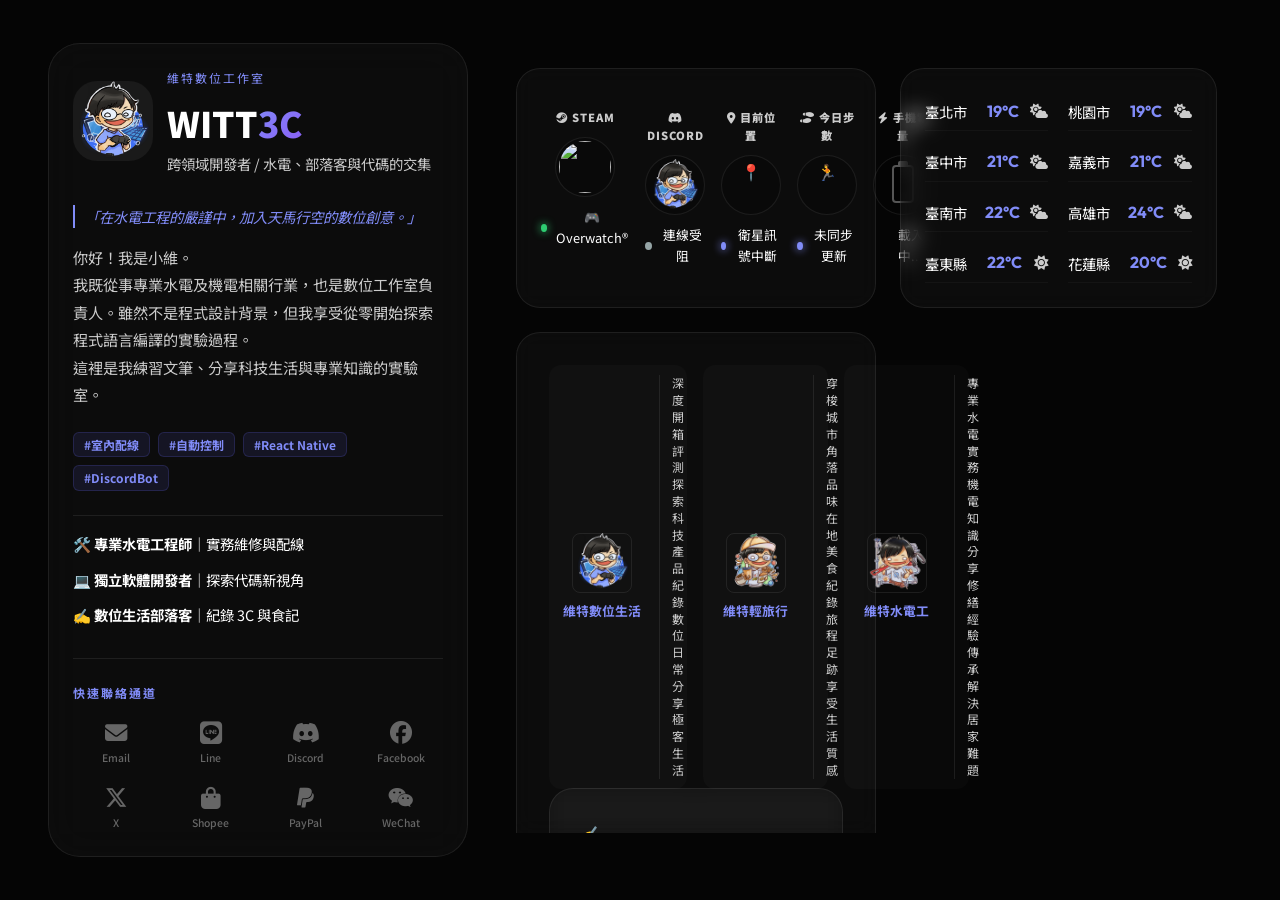
==== index.html @ d2938009 "再次規劃部落格樣式" ====
<!DOCTYPE html>
<html lang="zh-TW">

<head>
    <meta charset="UTF-8">
    <meta name="viewport" content="width=device-width, initial-scale=1.0">
    <title>Witt3C | 數位工作室</title>
    <link rel="preconnect" href="https://fonts.googleapis.com">
    <link rel="preconnect" href="https://fonts.gstatic.com" crossorigin>
    <link
        href="https://fonts.googleapis.com/css2?family=Noto+Sans+TC:wght@400;700&family=Outfit:wght@400;700;900&display=swap"
        rel="stylesheet">
    <link rel="stylesheet" href="style.css">
    <link rel="shortcut icon" href="assets/images/favicon.ico" type="image/x-icon">
    <link rel="icon" href="assets/images/favicon.png" type="image/png">
    <meta property="og:type" content="website">
    <meta property="og:url" content="https://github.com/witt3c">
    <meta property="og:title" content="維特數位生活 | Witt3C">
    <meta property="og:description" content="維特數位 紀錄生活 享受生活。">
    <meta property="og:image" content="https://github.com/witt3c/wittdcbot/assets/images/og-share.png">
    <meta property="twitter:card" content="summary_large_image">
    <meta property="twitter:title" content="維特數位生活 | Witt3C">
    <meta property="twitter:description" content="維特數位 紀錄生活 享受生活。">
    <meta property="twitter:image" content="https://github.com/witt3c/wittdcbot/assets/images/og-share.png">
</head>

<body>
    <div class="bg-elements">
        <div class="glow glow-1"></div>
        <div class="glow glow-2"></div>
    </div>

    <div class="main-layout">
        <aside class="sidebar" id="main-sidebar">
            <div class="avatar-wrapper">
                <img src="assets/images/witt3clife.PNG" alt="Witt3c Avatar" class="avatar-img">
            </div>

            <div class="intro-content">
                <div class="badge">維特數位工作室</div>
                <h1 class="main-title">WITT<span class="text-gradient">3C</span></h1>
                <p class="tagline">跨領域開發者 / 水電、部落客與代碼的交集</p>
            </div>

            <div class="bio-details" id="bio-text">
                <p class="bio-quote">
                    「在水電工程的嚴謹中，加入天馬行空的數位創意。」
                </p>
                <p class="bio-description">
                    你好！我是小維。<br />
                    我既從事專業水電及機電相關行業，也是數位工作室負責人。雖然不是程式設計背景，但我享受從零開始探索程式語言編譯的實驗過程。<br />
                    這裡是我練習文筆、分享科技生活與專業知識的實驗室。
                </p>

                <div class="skill-tags">
                    <span class="tag">#室內配線</span>
                    <span class="tag">#自動控制</span>
                    <span class="tag">#React Native</span>
                    <span class="tag">#DiscordBot</span>
                </div>

                <ul class="bio-list">
                    <li>🛠️ <strong>專業水電工程師</strong>｜實務維修與配線</li>
                    <li>💻 <strong>獨立軟體開發者</strong>｜探索代碼新視角</li>
                    <li>✍️ <strong>數位生活部落客</strong>｜紀錄 3C 與食記</li>
                </ul>

                <link rel="stylesheet" href="https://cdnjs.cloudflare.com/ajax/libs/font-awesome/6.5.1/css/all.min.css">

                <div class="contact-stack">
                    <small>快速聯絡通道</small>
                    <div class="contact-grid">
                        <a href="mailto:witt3c@gmail.com" class="contact-card">
                            <i class="fas fa-envelope"></i><span>Email</span>
                        </a>
                        <a href="https://line.me/ti/p/9BBH21Ym6x" target="_blank" class="contact-card">
                            <i class="fab fa-line"></i><span>Line</span>
                        </a>
                        <a href="https://discordapp.com/users/393579380674134016" target="_blank" class="contact-card">
                            <i class="fab fa-discord"></i><span>Discord</span>
                        </a>
                        <a href="https://www.facebook.com/share/17QjDVb6XF/" target="_blank" class="contact-card">
                            <i class="fab fa-facebook"></i><span>Facebook</span>
                        </a>
                        <a href="https://x.com/witt3c" target="_blank" class="contact-card">
                            <i class="fa-brands fa-x-twitter"></i><span>X</span>
                        </a>
                        <a href="https://s.shopee.tw/30jUzBtvKg?share_channel_code=6" target="_blank"
                            class="contact-card">
                            <i class="fas fa-shopping-bag"></i><span>Shopee</span>
                        </a>
                        <a href="https://paypal.me/witt3c" target="_blank" class="contact-card">
                            <i class="fab fa-paypal"></i><span>PayPal</span>
                        </a>
                        <a href="https://u.wechat.com/kL1eWGp8hIF-QVuJpdY1LvU?s=4" target="_blank" class="contact-card">
                            <i class="fab fa-weixin"></i><span>WeChat</span>
                        </a>
                    </div>

                </div>
            </div>
        </aside>

        <main class="portal-grid contents-hidden" id="portal-grid">

            <div class="portal-card monitor-dashboard card-size-2">
                <div class="monitor-grid">
                    <div class="monitor-item" id="steam-status">
                        <div class="monitor-header"><i class="fab fa-steam"></i> STEAM</div>
                        <div class="monitor-avatar-wrapper">
                            <img src="assets/images/default-avatar.png" class="monitor-avatar" id="steam-avatar">
                        </div>
                        <div class="monitor-info">
                            <span class="status-led led-offline" id="steam-led"></span>
                            <span class="status-text" id="steam-text">連線中...</span>
                        </div>
                    </div>

                    <div class="monitor-item" id="discord-status">
                        <div class="monitor-header"><i class="fab fa-discord"></i> DISCORD</div>
                        <div class="monitor-avatar-wrapper">
                            <img src="assets/images/witt3clife.PNG" class="monitor-avatar" id="discord-avatar">
                        </div>
                        <div class="monitor-info">
                            <span class="status-led"></span>
                            <span class="status-text">準備偵測...</span>
                        </div>
                    </div>

                    <div class="monitor-item" id="geo-status">
                        <div class="monitor-header"><i class="fas fa-map-marker-alt"></i> 目前位置</div>
                        <div class="monitor-avatar-wrapper">
                            <div class="location-icon-box">📍</div>
                        </div>
                        <div class="monitor-info">
                            <span class="status-led led-location"></span>
                            <span class="status-text">未成功定位</span>
                        </div>
                    </div>

                    <div class="monitor-item" id="step-status">
                        <div class="monitor-header"><i class="fas fa-shoe-prints"></i> 今日步數</div>
                        <div class="monitor-avatar-wrapper">
                            <div class="location-icon-box">🏃</div>
                        </div>
                        <div class="monitor-info">
                            <span class="status-led led-location"></span>
                            <span class="status-text">未同步更新</span>
                        </div>
                    </div>

                    <div class="monitor-item" id="battery-status">
                        <div class="monitor-header"><i class="fas fa-bolt"></i> 手機電量</div>
                        <div class="monitor-avatar-wrapper">
                            <div class="battery-container">
                                <div class="battery-body">
                                    <div class="battery-cap"></div>
                                    <div id="battery-fill" class="battery-level" style="height: 0%;"></div>
                                </div>
                                <i id="charging-bolt" class="fas fa-charging-station charging-icon"
                                    style="display: none;"></i>
                            </div>
                        </div>
                        <div class="monitor-info">
                            <span id="battery-led" class="status-led"></span>
                            <span class="status-text">載入中...</span>
                        </div>
                    </div>
                </div>
            </div>

            <div class="portal-card weather-dashboard-card card-size-1">
                <div id="weather-mini-grid" class="weather-mini-grid">
                    <span class="card-icon">🤖</span>
                    <h3>臺灣各地即時天氣狀況</h3>
                    <div class="weather-loading">系統讀取中...</div>
                </div>
            </div>


            <div class="portal-card card-size-2">
                <div class="blog-columns-inner">
                    <div class="blog-unit">
                        <div class="blog-identity">
                            <div class="blog-img-wrapper">
                                <img src="assets/images/witt3clife.PNG">
                            </div>
                            <h4>維特數位生活</h4>
                        </div>
                        <div class="blog-desc-side">
                            <p>深度開箱評測</p>
                            <p>探索科技產品</p>
                            <p>紀錄數位日常</p>
                            <p>分享極客生活</p>
                        </div>
                    </div>

                    <div class="blog-unit">
                        <div class="blog-identity">
                            <div class="blog-img-wrapper">
                                <img src="assets/images/witttravel.png">
                            </div>
                            <h4>維特輕旅行</h4>
                        </div>
                        <div class="blog-desc-side">
                            <p>穿梭城市角落</p>
                            <p>品味在地美食</p>
                            <p>紀錄旅程足跡</p>
                            <p>享受生活質感</p>
                        </div>
                    </div>

                    <div class="blog-unit">
                        <div class="blog-identity">
                            <div class="blog-img-wrapper">
                                <img src="assets/images/wittHandyman.png">
                            </div>
                            <h4>維特水電工</h4>
                        </div>
                        <div class="blog-desc-side">
                            <p>專業水電實務</p>
                            <p>機電知識分享</p>
                            <p>修繕經驗傳承</p>
                            <p>解決居家難題</p>
                        </div>
                    </div>
                </div>
                <div class="card-size-1">
                    <a href="wittblogs/index.html" class="portal-card card-blog" style="display: block; height: 100%;">
                        <span class="card-icon">✍️</span>
                        <h3>更新日誌</h3>
                        <p>內容設計中 勿點........</p>
                    </a>
                </div>

                <div class="card-size-2">
                    <a href="prcode/index.html" class="portal-card card-app" style="display: block; height: 100%;">
                        <span class="card-icon">📐</span>
                        <h3>最新發布文章</h3>
                        <p>內容設計中 勿點........</p>
                    </a>
                </div>

                <div class="card-size-1">
                    <div class="portal-card footer-card"
                        style="height: 100%; display: flex; flex-direction: column; justify-content: center;">
                        <h3 style="font-size: 1rem; margin-bottom: 10px; color: var(--accent-1);">快速聯絡</h3>
                        <a href="mailto:witt3c@gmail.com"
                            style="color: var(--text-primary); text-decoration: none; font-size: 0.9rem;">witt3c@gmail.com</a>
                        <div class="visitor-stats"
                            style="margin-top: 15px; font-size: 0.75rem; color: var(--text-secondary);">
                            <span id="busuanzi_container_site_pv" style="display:none">
                                累積訪問量: <span id="busuanzi_value_site_pv" class="stats-number">--</span>
                            </span>
                            <p style="margin-top: 5px;">© 2026 Witt3c Studio.</p>
                        </div>
                    </div>
                </div>

        </main>
    </div>

    <script async src="//busuanzi.ibruce.info/busuanzi/2.3/busuanzi.pure.mini.js"></script>
    <script src="script.js"></script>
</body>

</html>
---- style.css ----
/* ==========================================================================
   1. 基礎設定與變數 (核心變數與全域清除)
   ========================================================================== */
:root { 
    --bg-color: #050505; 
    --text-primary: #ffffff; 
    --text-secondary: #cccccc; 
    --accent-1: #818cf8; 
    --accent-2: #ec4899; 
    --accent-3: #8b5cf6; 
    --glass-bg: rgba(255, 255, 255, 0.03); 
    --glass-border: rgba(255, 255, 255, 0.08); 
    --card-shadow: 0 8px 32px 0 rgba(0, 0, 0, 0.37); 
}

* { margin: 0; padding: 0; box-sizing: border-box; }

html, body {
    height: 100%;
    overflow: hidden; /* 徹底禁止全頁滾動，鎖定視窗高度 */
    font-family: 'Noto Sans TC', 'Outfit', sans-serif;
    background-color: var(--bg-color);
    color: var(--text-primary);
    line-height: 1.6;
}

/* ==========================================================================
   2. 背景與氛圍特效
   ========================================================================== */
.bg-elements { position: fixed; top: 0; left: 0; width: 100vw; height: 100vh; z-index: -1; pointer-events: none; }
.glow { position: absolute; width: 600px; height: 600px; border-radius: 50%; filter: blur(120px); opacity: 0.15; animation: float 20s infinite ease-in-out alternate; }
.glow-1 { top: -10%; left: -10%; background: radial-gradient(circle, var(--accent-1), transparent 70%); }
.glow-2 { bottom: -20%; right: -10%; background: radial-gradient(circle, var(--accent-2), transparent 70%); }

@keyframes float { 
    0% { transform: translate3d(0,0,0); } 
    100% { transform: translate3d(50px,30px,0); } 
}

/* ==========================================================================
   3. 佈局核心 (Main Layout)
   ========================================================================== */
.main-layout {
    display: flex;
    width: 100vw;
    height: 100vh;
    padding: 3rem;
    gap: 3rem;
    align-items: center; 
    justify-content: flex-start;
}

/* --- 右側網格主佈局 (2:1 比例核心) --- */
.portal-grid {
    flex-grow: 1;
    display: grid;
    grid-template-columns: repeat(3, 1fr); /* 強制劃分為 3 等分 */
    grid-template-rows: auto;
    gap: 1.5rem;
    max-height: 85vh;
    overflow-y: auto;
    padding-right: 15px;
    align-content: start;
}

/* 網格滾動條樣式 */
.portal-grid::-webkit-scrollbar { width: 4px; }
.portal-grid::-webkit-scrollbar-thumb { background: var(--glass-border); border-radius: 10px; }

/* 比例分配 Class */
.card-size-2 { grid-column: span 2; width: 100%; }
.card-size-1 { grid-column: span 1; width: 100%; }

/* ==========================================================================
   4. 側邊欄 (Sidebar)
   ========================================================================== */
.sidebar { opacity: 0; transition: opacity 0.5s ease; }

/* 初始中央狀態 */
.sidebar.initial-center {
    opacity: 1;
    position: fixed;
    top: 50%; left: 50%;
    transform: translate(-50%, -50%) scale(1.3);
    text-align: center;
    z-index: 1000;
    display: flex;
    flex-direction: column;
    align-items: center;
    transition: transform 1.2s cubic-bezier(0.34, 1.56, 0.64, 1), opacity 0.5s ease;
}

/* 歸位橫向狀態 */
.sidebar.active-left {
    flex-shrink: 0;
    opacity: 1 !important;
    position: sticky !important;
    top: 3rem;
    width: 420px;
    max-height: 95vh;
    background: var(--glass-bg);
    border: 1px solid var(--glass-border);
    border-radius: 32px;
    padding: 1.5rem;
    overflow: hidden;
    display: flex !important;
    flex-direction: row !important; 
    flex-wrap: wrap; 
    align-items: center !important;
    gap: 0.9rem;    
    backdrop-filter: blur(20px);
    transition: transform 1.2s cubic-bezier(0.34, 1.56, 0.64, 1), opacity 0.3s ease;
}

.sidebar.active-left .intro-content {
    flex: 1;
    text-align: left !important;
    display: flex;
    flex-direction: column;
    align-items: flex-start;
    min-width: 200px;
}

/* 側邊欄內部元件 */
.avatar-wrapper { width: 100px; height: 100px; border-radius: 24px; overflow: hidden; background: #1a1a1a; transition: all 1s ease; flex-shrink: 0; }
.sidebar.active-left .avatar-wrapper { width: 80px; height: 80px; }
.avatar-img { width: 100%; height: 100%; object-fit: cover; display: block; }

.main-title { font-size: 3rem; font-weight: 900; transition: font-size 1s ease; }
.sidebar.active-left .main-title { font-size: 2.2rem; }

.text-gradient {
    background: linear-gradient(135deg, var(--accent-1), var(--accent-3)) !important;
    -webkit-background-clip: text !important;
    background-clip: text !important;
    -webkit-text-fill-color: transparent !important;
    display: inline-block;
    -webkit-box-decoration-break: clone;
    box-decoration-break: clone;
}

.badge { font-size: 0.75rem; letter-spacing: 2px; color: var(--accent-1); margin-bottom: 0.5rem; text-transform: uppercase; }
.tagline { font-size: 0.9rem; color: var(--text-secondary); }

/* 自我介紹與標籤 */
.bio-details { width: 100%; margin-top: 1rem; display: none; opacity: 0; text-align: left !important; }
.sidebar.active-left.run-scan .bio-details { display: block; animation: scanMask 1.5s cubic-bezier(0.19, 1, 0.22, 1) forwards; }

.bio-quote { font-style: italic; color: var(--accent-1); font-size: 0.9rem; margin-bottom: 1rem; border-left: 2px solid var(--accent-1); padding-left: 10px; }
.bio-description { font-size: 0.95rem; color: var(--text-secondary); line-height: 1.8; margin-bottom: 1.5rem; }
.bio-list { list-style: none; padding-top: 1rem; border-top: 1px solid var(--glass-border); }
.bio-list li { margin-bottom: 0.8rem; font-size: 0.9rem; }

.skill-tags { display: flex; flex-wrap: wrap; gap: 0.5rem; margin-bottom: 1.5rem; }
.tag { background: rgba(99, 102, 241, 0.1); border: 1px solid rgba(99, 102, 241, 0.2); color: var(--accent-1); padding: 2px 10px; border-radius: 6px; font-size: 0.75rem; font-weight: 700; }

/* ==========================================================================
   5. 聯絡通道 (Contact Stack)
   ========================================================================== */
.contact-stack { margin-top: 2rem; padding-top: 1.5rem; border-top: 1px solid var(--glass-border); }
.contact-stack small { color: var(--accent-1); display: block; margin-bottom: 1.2rem; font-weight: 700; font-size: 0.75rem; letter-spacing: 2px; text-transform: uppercase; }
.contact-grid { display: grid; grid-template-columns: repeat(4, 1fr); gap: 20px 10px; }
.contact-card { display: flex; flex-direction: column; align-items: center; justify-content: center; text-decoration: none; transition: transform 0.3s ease; }
.contact-card:hover { transform: translateY(-3px); }

.contact-card i { font-size: 1.4rem; color: #666666; margin-bottom: 6px; transition: all 0.3s ease; }
.contact-card span { font-size: 0.65rem; color: #666666; font-weight: 500; transition: color 0.3s ease; }
.contact-card:hover i { color: var(--text-primary); filter: drop-shadow(0 0 8px var(--accent-1)); }
.contact-card:hover span { color: var(--text-primary); }

/* ==========================================================================
   6. 卡片通用樣式與動畫
   ========================================================================== */
.portal-card {
    background: var(--glass-bg); border: 1px solid var(--glass-border);
    border-radius: 24px; padding: 2rem; text-decoration: none; color: inherit;
    transition: 0.3s ease; backdrop-filter: blur(10px);
}
.portal-card:hover { transform: translateY(-5px); border-color: var(--accent-1); box-shadow: var(--card-shadow); }

.contents-hidden { opacity: 0; transform: translateY(20px); pointer-events: none; }
.contents-show { opacity: 1; transform: translateY(0); pointer-events: auto; transition: 0.8s ease; }

/* ==========================================================================
   7. 監控儀表板 (Monitor Dashboard - 最新 5 欄位版)
   ========================================================================== */
.monitor-dashboard {
    width: 100%;
    max-width: none !important; 
    padding: 1.5rem;
    display: flex;
    flex-direction: column;
    justify-content: center;
}

.monitor-grid {
    display: grid;
    grid-template-columns: repeat(5, 1fr); /* 空間變寬，改為 5 欄橫排 */
    gap: 1rem;
    align-items: start;
    text-align: center;
    width: 100%;
}

.monitor-header { font-size: 0.7rem; font-weight: 900; color: var(--text-secondary); letter-spacing: 1px; margin-bottom: 10px; }
.monitor-avatar-wrapper { width: 60px; height: 60px; margin: 0 auto 10px; border-radius: 50%; padding: 3px; border: 1px solid var(--glass-border); background: rgba(0,0,0,0.2); }
.monitor-avatar { width: 100%; height: 100%; border-radius: 50%; object-fit: cover; }
.monitor-info { display: flex; align-items: center; justify-content: center; gap: 8px; font-size: 0.8rem; margin-top: 5px; }

/* 燈號特效 */
.status-led { width: 8px; height: 8px; border-radius: 50%; display: inline-block; }
.led-online { background: #2ecc71; box-shadow: 0 0 8px #2ecc71; animation: led-pulse-green 2s infinite; }
.led-offline { background: #95a5a6; }
.led-location { background: var(--accent-1); box-shadow: 0 0 8px var(--accent-1); animation: led-pulse-blue 3s infinite; }
.led-steps { background: #f39c12; box-shadow: 0 0 8px #f39c12; animation: led-pulse-orange 2.5s infinite; }
.led-low-battery { animation: led-blink-red 1s infinite; }

/* 電池元件 */
.battery-container { width: 100%; height: 50px; display: flex; align-items: center; justify-content: center; position: relative; }
.battery-body { width: 22px; height: 38px; border: 2px solid #555; border-radius: 4px; position: relative; padding: 2px; background: rgba(0,0,0,0.3); }
.battery-cap { width: 10px; height: 4px; background: #555; position: absolute; top: -6px; left: 50%; transform: translateX(-50%); border-radius: 2px 2px 0 0; }
.battery-level { width: 100%; background: #2ecc71; position: absolute; bottom: 2px; left: 0; transition: height 0.5s ease; border-radius: 1px; }
.charging-icon { position: absolute; color: #ffffff; font-size: 0.8rem; z-index: 10; filter: drop-shadow(0 0 5px rgba(241, 196, 15, 0.8)); }

/* ==========================================================================
   8. 天氣模組 (Weather Module)
   ========================================================================== */
.weather-dashboard-card { display: flex; flex-direction: column; justify-content: center; min-height: 180px; padding: 1.5rem; }
.weather-mini-grid { display: grid; grid-template-columns: 1fr 1fr; gap: 12px 20px; width: 100%; margin: auto 0; }
.mini-weather-item { display: flex; align-items: center; justify-content: space-between; gap: 10px; padding: 6px 0; border-bottom: 1px solid rgba(255, 255, 255, 0.03); }
.mini-city-name { font-size: 0.9rem; min-width: 50px; }
.mini-city-temp { font-family: 'Outfit', sans-serif; font-size: 1rem; font-weight: 700; color: var(--accent-1); }
.mini-city-icon { font-size: 0.9rem; color: var(--text-secondary); }

/* ==========================================================================
   9. 動畫定義 (Animations)
   ========================================================================== */
@keyframes scanMask { 0% { opacity: 0; clip-path: inset(0 0 100% 0); } 100% { opacity: 1; clip-path: inset(0 0 0 0); } }
@keyframes dissolveOut { 0% { opacity: 1; filter: blur(0px); transform: translate(-50%, -50%) scale(1.3); } 100% { opacity: 0; filter: blur(20px); transform: translate(-50%, -50%) scale(1.1); } }
@keyframes led-pulse-green { 0%, 100% { opacity: 1; transform: scale(1); } 50% { opacity: 0.4; transform: scale(1.2); } }
@keyframes led-pulse-blue { 0%, 100% { filter: brightness(1); } 50% { filter: brightness(1.8); } }
@keyframes led-pulse-orange { 0%, 100% { filter: brightness(1); } 50% { filter: brightness(1.5); transform: scale(1.1); } }
@keyframes led-blink-red { 0%, 100% { opacity: 1; background: #ff4757; box-shadow: 0 0 8px #ff4757; } 50% { opacity: 0.3; background: #222; box-shadow: none; } }
@keyframes dots { 0%, 20% { content: '.'; } 40% { content: '..'; } 60% { content: '...'; } 80%, 100% { content: ''; } }

.loading-dots::after { content: '.'; animation: dots 1.5s steps(5, end) infinite; }
.sidebar.run-dissolve { animation: dissolveOut 1.0s forwards; }
.sidebar.active-left.run-scan { animation: scanMask 1.5s cubic-bezier(0.19, 1, 0.22, 1) forwards; }

/* ==========================================================================
   10. 響應式佈局 (Responsive)
   ========================================================================== */
@media (max-width: 1200px) {
    .portal-grid { grid-template-columns: 1fr; }
    .card-size-2, .card-size-1 { grid-column: span 1; }
    .monitor-grid { grid-template-columns: repeat(3, 1fr); } /* 手機版監控項改為 3 欄避免太擠 */
}

@media (max-width: 1024px) {
    .main-layout { flex-direction: column; padding: 1.5rem; overflow-y: auto; height: auto; }
    html, body { overflow: auto; } /* 平板以下允許滾動 */
    .sidebar.active-left { width: 100%; height: auto; position: relative; top: 0; }
}










/* 三個單元的總容器 */
.blog-columns-inner {
    display: grid;
    grid-template-columns: repeat(3, 1fr);
    gap: 1rem;
}

/* 單個單元：讓左側識別與右側敘述並排 */
.blog-unit {
    display: flex;
    align-items: center; /* 讓左右兩塊垂直置中對齊 */
    gap: 15px;
    background: rgba(255, 255, 255, 0.02); /* 微弱的底色區分感 */
    padding: 10px;
    border-radius: 12px;
}

/* 左側識別組：圖上標題下，且水平置中 */
.blog-identity {
    display: flex;
    flex-direction: column;
    align-items: center; /* 讓圖片跟標題置中對齊 */
    justify-content: center;
    flex: 0 0 85px; /* 固定這組的寬度 */
}

/* 圖片樣式 */
.blog-img-wrapper {
    width: 60px;
    height: 60px;
    border-radius: 8px;
    overflow: hidden;
    border: 1px solid var(--glass-border);
    margin-bottom: 8px; /* 圖片與下方標題的間距 */
}

.blog-img-wrapper img {
    width: 100%;
    height: 100%;
    object-fit: cover;
}

/* 標題樣式：在圖片正下方置中 */
.blog-identity h4 {
    font-size: 0.8rem;
    color: var(--accent-1);
    margin: 0;
    text-align: center;
    white-space: nowrap;
}

/* 右側敘述組 */
.blog-desc-side {
    flex: 1;
    display: flex;
    flex-direction: column;
    justify-content: center;
    border-left: 1px solid var(--glass-border); /* 加上一條細細的垂直分割線，更有工程感 */
    padding-left: 12px;
}

.blog-desc-side p {
    font-size: 0.75rem;
    color: var(--text-secondary);
    line-height: 1.4;
    margin: 0;
}
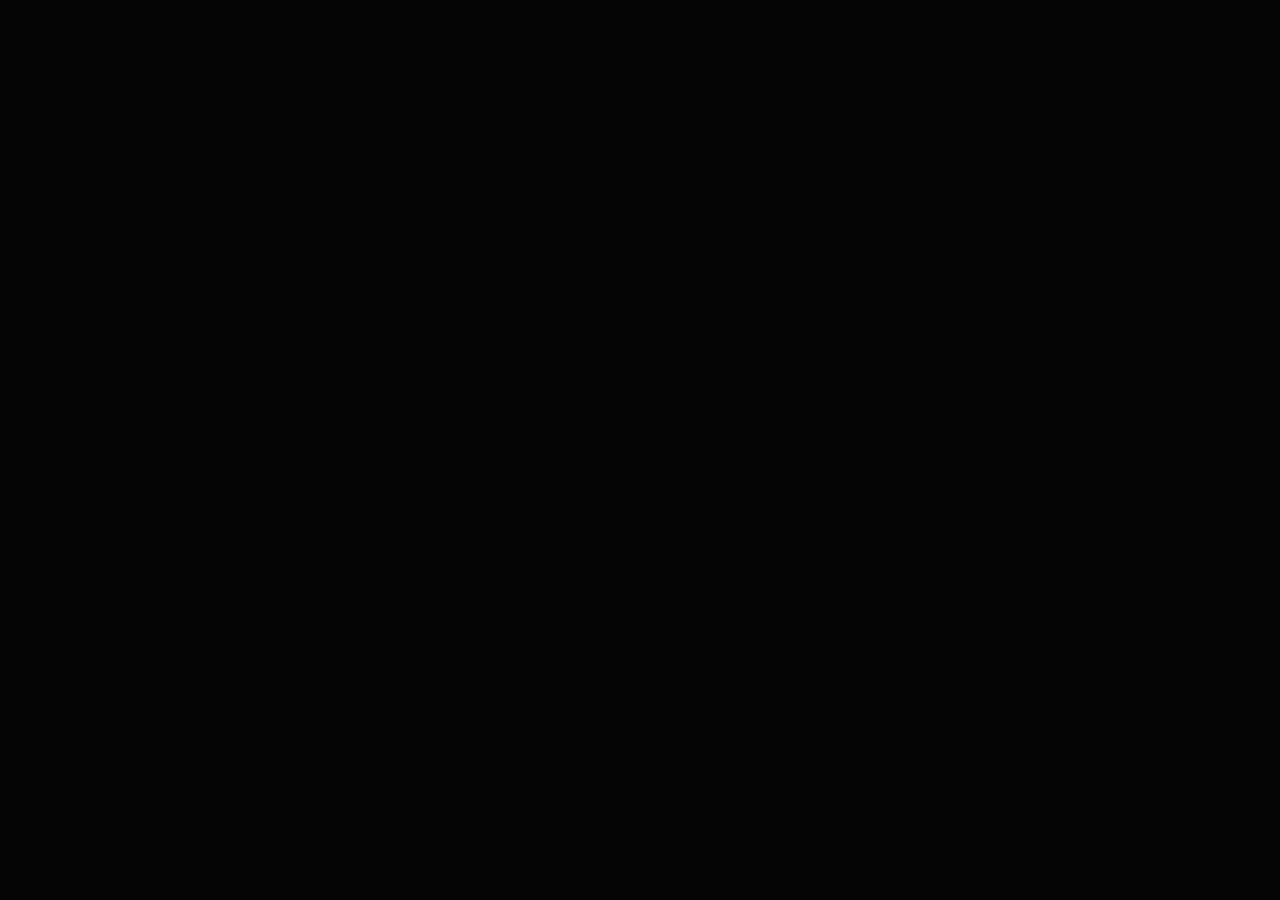
==== commit cf9830f0: "1j4xji4ek6u;4g4" ====
--- a/index.html
+++ b/index.html
@@ -179,83 +179,96 @@
 
 
             <div class="portal-card card-size-2">
-                <div class="blog-columns-inner">
-                    <div class="blog-unit">
-                        <div class="blog-identity">
-                            <div class="blog-img-wrapper">
-                                <img src="assets/images/witt3clife.PNG">
-                            </div>
-                            <h4>維特數位生活</h4>
-                        </div>
-                        <div class="blog-desc-side">
-                            <p>深度開箱評測</p>
-                            <p>探索科技產品</p>
-                            <p>紀錄數位日常</p>
-                            <p>分享極客生活</p>
-                        </div>
-                    </div>
-
-                    <div class="blog-unit">
-                        <div class="blog-identity">
-                            <div class="blog-img-wrapper">
-                                <img src="assets/images/witttravel.png">
-                            </div>
-                            <h4>維特輕旅行</h4>
-                        </div>
-                        <div class="blog-desc-side">
-                            <p>穿梭城市角落</p>
-                            <p>品味在地美食</p>
-                            <p>紀錄旅程足跡</p>
-                            <p>享受生活質感</p>
-                        </div>
-                    </div>
-
-                    <div class="blog-unit">
-                        <div class="blog-identity">
-                            <div class="blog-img-wrapper">
-                                <img src="assets/images/wittHandyman.png">
-                            </div>
-                            <h4>維特水電工</h4>
-                        </div>
-                        <div class="blog-desc-side">
-                            <p>專業水電實務</p>
-                            <p>機電知識分享</p>
-                            <p>修繕經驗傳承</p>
-                            <p>解決居家難題</p>
-                        </div>
-                    </div>
-                </div>
-                <div class="card-size-1">
-                    <a href="wittblogs/index.html" class="portal-card card-blog" style="display: block; height: 100%;">
-                        <span class="card-icon">✍️</span>
-                        <h3>更新日誌</h3>
-                        <p>內容設計中 勿點........</p>
-                    </a>
-                </div>
-
-                <div class="card-size-2">
-                    <a href="prcode/index.html" class="portal-card card-app" style="display: block; height: 100%;">
-                        <span class="card-icon">📐</span>
-                        <h3>最新發布文章</h3>
-                        <p>內容設計中 勿點........</p>
-                    </a>
-                </div>
-
-                <div class="card-size-1">
-                    <div class="portal-card footer-card"
-                        style="height: 100%; display: flex; flex-direction: column; justify-content: center;">
-                        <h3 style="font-size: 1rem; margin-bottom: 10px; color: var(--accent-1);">快速聯絡</h3>
-                        <a href="mailto:witt3c@gmail.com"
-                            style="color: var(--text-primary); text-decoration: none; font-size: 0.9rem;">witt3c@gmail.com</a>
-                        <div class="visitor-stats"
-                            style="margin-top: 15px; font-size: 0.75rem; color: var(--text-secondary);">
-                            <span id="busuanzi_container_site_pv" style="display:none">
-                                累積訪問量: <span id="busuanzi_value_site_pv" class="stats-number">--</span>
-                            </span>
-                            <p style="margin-top: 5px;">© 2026 Witt3c Studio.</p>
-                        </div>
-                    </div>
-                </div>
+                <div class="blog-intro-header">
+                    <span class="card-icon">🤖</span>
+                    <h3>數位生態系 / 三部落格介紹</h3>
+                </div>
+
+                <div class="portal-card card-size-2">
+                    <div class="blog-intro-header">
+                        <span class="card-icon">🤖</span>
+                        <h3>數位生態系 / 三部落格介紹</h3>
+                    </div>
+
+                    <div class="blog-columns-inner">
+                        <a href="https://cellus709.pixnet.net/blog" target="_blank" class="blog-unit">
+                            <div class="blog-identity">
+                                <div class="blog-img-wrapper">
+                                    <img src="assets/images/witt3clife.PNG" alt="維特數位生活">
+                                </div>
+                                <h4>維特數位生活</h4>
+                            </div>
+                            <div class="blog-desc-side">
+                                <p>深度開箱評測</p>
+                                <p>探索科技產品</p>
+                                <p>紀錄數位日常</p>
+                                <p>分享極客生活</p>
+                            </div>
+                        </a>
+
+                        <a href="https://witttravel.pixnet.net/blog" target="_blank" class="blog-unit">
+                            <div class="blog-identity">
+                                <div class="blog-img-wrapper">
+                                    <img src="assets/images/witttravel.png" alt="維特輕旅行">
+                                </div>
+                                <h4>維特輕旅行</h4>
+                            </div>
+                            <div class="blog-desc-side">
+                                <p>穿梭城市角落</p>
+                                <p>品味在地美食</p>
+                                <p>紀錄旅程足跡</p>
+                                <p>享受生活質感</p>
+                            </div>
+                        </a>
+
+                        <a href="https://uconge88.pixnet.net/blog" target="_blank" class="blog-unit">
+                            <div class="blog-identity">
+                                <div class="blog-img-wrapper">
+                                    <img src="assets/images/wittHandyman.png" alt="維特水電工">
+                                </div>
+                                <h4>維特水電工</h4>
+                            </div>
+                            <div class="blog-desc-side">
+                                <p>專業水電實務</p>
+                                <p>機電知識分享</p>
+                                <p>修繕經驗傳承</p>
+                                <p>解決居家難題</p>
+                            </div>
+                        </a>
+                    </div>
+                </div>
+            </div>
+            <div class="card-size-1">
+                <a href="wittblogs/index.html" class="portal-card card-blog" style="display: block; height: 100%;">
+                    <span class="card-icon">✍️</span>
+                    <h3>更新日誌</h3>
+                    <p>內容設計中 勿點........</p>
+                </a>
+            </div>
+
+            <div class="card-size-2">
+                <a href="prcode/index.html" class="portal-card card-app" style="display: block; height: 100%;">
+                    <span class="card-icon">📐</span>
+                    <h3>最新發布文章</h3>
+                    <p>內容設計中 勿點........</p>
+                </a>
+            </div>
+
+            <div class="card-size-1">
+                <div class="portal-card footer-card"
+                    style="height: 100%; display: flex; flex-direction: column; justify-content: center;">
+                    <h3 style="font-size: 1rem; margin-bottom: 10px; color: var(--accent-1);">快速聯絡</h3>
+                    <a href="mailto:witt3c@gmail.com"
+                        style="color: var(--text-primary); text-decoration: none; font-size: 0.9rem;">witt3c@gmail.com</a>
+                    <div class="visitor-stats"
+                        style="margin-top: 15px; font-size: 0.75rem; color: var(--text-secondary);">
+                        <span id="busuanzi_container_site_pv" style="display:none">
+                            累積訪問量: <span id="busuanzi_value_site_pv" class="stats-number">--</span>
+                        </span>
+                        <p style="margin-top: 5px;">© 2026 Witt3c Studio.</p>
+                    </div>
+                </div>
+            </div>
 
         </main>
     </div>
--- a/style.css
+++ b/style.css
@@ -271,40 +271,49 @@
 
 
 
-/* 三個單元的總容器 */
 .blog-columns-inner {
     display: grid;
     grid-template-columns: repeat(3, 1fr);
     gap: 1rem;
-}
-
-/* 單個單元：讓左側識別與右側敘述並排 */
+    width: 100%;
+}
+
 .blog-unit {
     display: flex;
-    align-items: center; /* 讓左右兩塊垂直置中對齊 */
-    gap: 15px;
-    background: rgba(255, 255, 255, 0.02); /* 微弱的底色區分感 */
-    padding: 10px;
-    border-radius: 12px;
-}
-
-/* 左側識別組：圖上標題下，且水平置中 */
+    align-items: center;
+    gap: 12px;
+    background: rgba(255, 255, 255, 0.03);
+    padding: 12px;
+    border-radius: 16px;
+    text-decoration: none; /* 移除超連結下劃線 */
+    color: inherit;
+    transition: all 0.3s ease;
+    border: 1px solid transparent;
+}
+
+.blog-unit:hover {
+    background: rgba(255, 255, 255, 0.06);
+    border-color: var(--accent-1);
+    transform: scale(1.02);
+}
+
+/* 左側核心：解決跨行問題 */
 .blog-identity {
     display: flex;
     flex-direction: column;
-    align-items: center; /* 讓圖片跟標題置中對齊 */
+    align-items: center;
     justify-content: center;
-    flex: 0 0 85px; /* 固定這組的寬度 */
-}
-
-/* 圖片樣式 */
+    flex: 0 0 90px; /* 固定寬度，確保標題有空間 */
+    min-width: 90px;
+}
+
 .blog-img-wrapper {
-    width: 60px;
-    height: 60px;
-    border-radius: 8px;
+    width: 55px;
+    height: 55px;
+    border-radius: 10px;
     overflow: hidden;
     border: 1px solid var(--glass-border);
-    margin-bottom: 8px; /* 圖片與下方標題的間距 */
+    margin-bottom: 6px;
 }
 
 .blog-img-wrapper img {
@@ -313,39 +322,42 @@
     object-fit: cover;
 }
 
-/* 標題樣式：在圖片正下方置中 */
 .blog-identity h4 {
-    font-size: 0.8rem;
+    font-size: 0.75rem; /* 稍微縮小字體確保不擠壓 */
     color: var(--accent-1);
     margin: 0;
     text-align: center;
-    white-space: nowrap;
-}
-
-/* 右側敘述組 */
+    white-space: nowrap; /* 強制不換行 */
+    width: 100%;
+    overflow: hidden;
+    text-overflow: ellipsis; /* 如果字真的太長會顯示... */
+}
+
+/* 右側敘述 */
 .blog-desc-side {
     flex: 1;
     display: flex;
     flex-direction: column;
     justify-content: center;
-    border-left: 1px solid var(--glass-border); /* 加上一條細細的垂直分割線，更有工程感 */
-    padding-left: 12px;
+    border-left: 1px solid var(--glass-border);
+    padding-left: 10px;
 }
 
 .blog-desc-side p {
-    font-size: 0.75rem;
+    font-size: 0.7rem;
     color: var(--text-secondary);
     line-height: 1.4;
     margin: 0;
-}
-
-
-
-
-
-
-
-
-
-
-
+    white-space: nowrap;
+}
+
+
+
+
+
+
+
+
+
+
+
